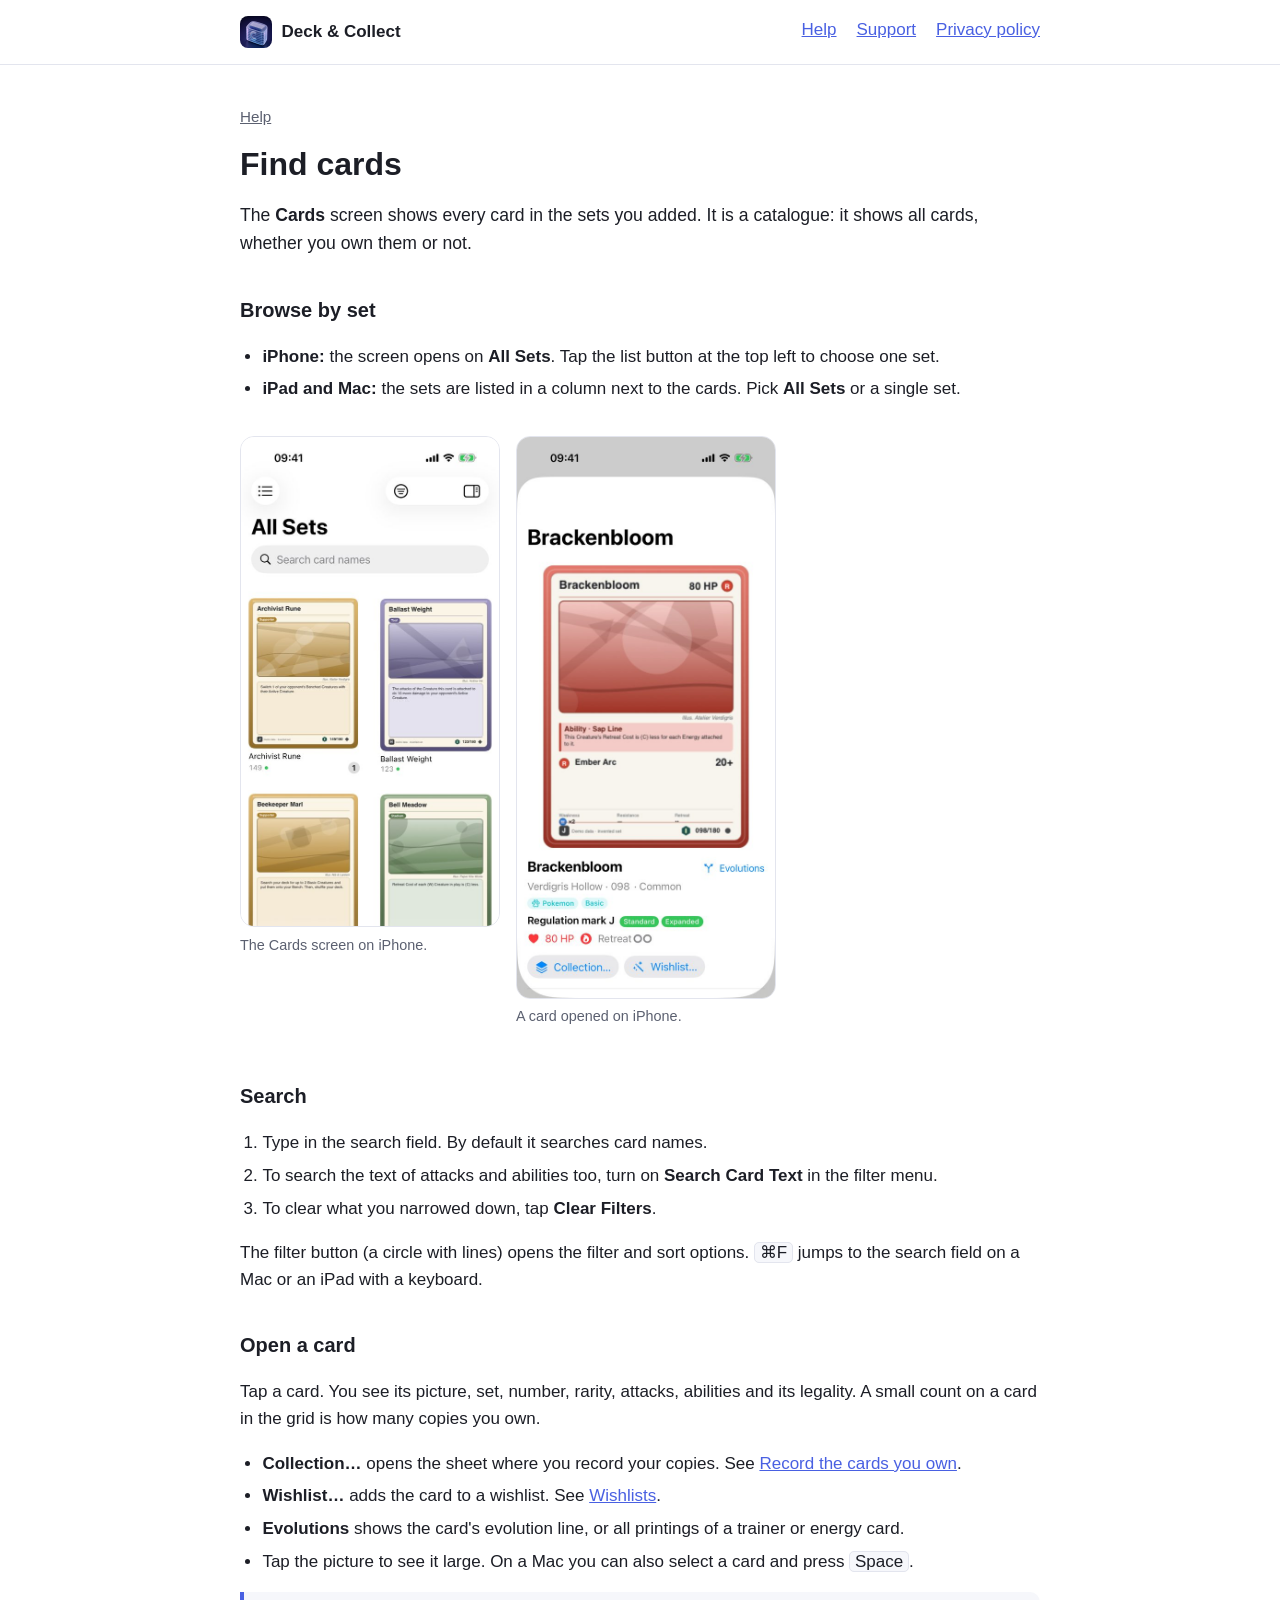
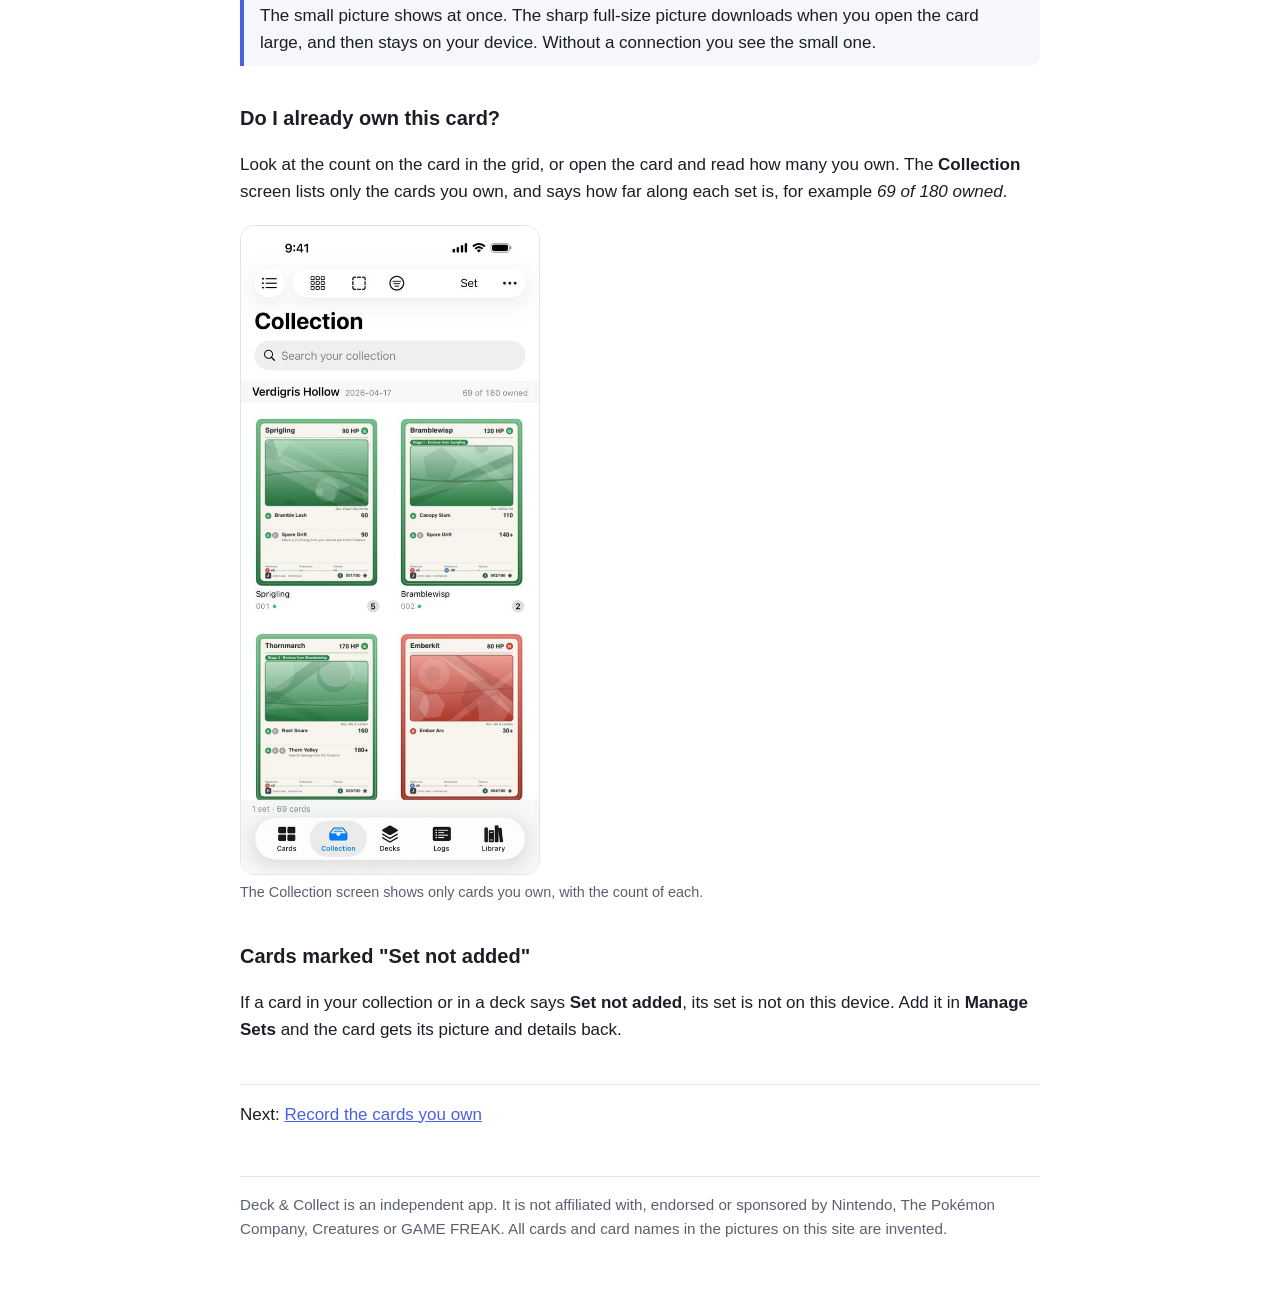
==== cards-and-search.html @ fd8ebc24 "Help pages: a start page and ten pages on using the app, with pictures from the invented demo set" ====
<!doctype html>
<html lang="en">
<head>
<meta charset="utf-8">
<meta name="viewport" content="width=device-width, initial-scale=1">
<title>Find cards · Deck &amp; Collect help</title>
<meta name="description" content="Browse sets, search by card name or card text and open a card in Deck & Collect.">
<link rel="icon" type="image/png" href="favicon.png">
<link rel="apple-touch-icon" href="apple-touch-icon.png">
<link rel="stylesheet" href="style.css">
</head>
<body>
<header class="site"><div>
  <a class="brand" href="./"><img src="logo.png" alt="" width="32" height="32">Deck &amp; Collect</a>
  <a href="index.html">Help</a>
  <a href="support.html">Support</a>
  <a href="privacy.html">Privacy policy</a>
</div></header>
<main class="help">
<nav class="crumb"><a href="index.html">Help</a></nav>
<h1>Find cards</h1>

<p class="lead">The <strong>Cards</strong> screen shows every card in the sets you added. It is a catalogue: it shows all cards, whether you own them or not.</p>

<h2>Browse by set</h2>
<ul>
  <li><strong>iPhone:</strong> the screen opens on <strong>All Sets</strong>. Tap the list button at the top left to choose one set.</li>
  <li><strong>iPad and Mac:</strong> the sets are listed in a column next to the cards. Pick <strong>All Sets</strong> or a single set.</li>
</ul>
<div class="pair">
<figure class="phone"><img src="img/cards-grid.jpg" alt="The Cards screen on iPhone, showing All Sets, a search field and a grid of cards." loading="lazy"><figcaption>The Cards screen on iPhone.</figcaption></figure>
<figure class="phone"><img src="img/card-details.jpg" alt="The details of one card on iPhone: the card picture, its set and number, its rules and the buttons Collection and Wishlist." loading="lazy"><figcaption>A card opened on iPhone.</figcaption></figure>
</div>


<h2>Search</h2>
<ol>
  <li>Type in the search field. By default it searches card names.</li>
  <li>To search the text of attacks and abilities too, turn on <strong>Search Card Text</strong> in the filter menu.</li>
  <li>To clear what you narrowed down, tap <strong>Clear Filters</strong>.</li>
</ol>
<p>The filter button (a circle with lines) opens the filter and sort options. <kbd>⌘F</kbd> jumps to the search field on a Mac or an iPad with a keyboard.</p>

<h2>Open a card</h2>
<p>Tap a card. You see its picture, set, number, rarity, attacks, abilities and its legality. A small count on a card in the grid is how many copies you own.</p>
<ul>
  <li><strong>Collection…</strong> opens the sheet where you record your copies. See <a href="your-collection.html">Record the cards you own</a>.</li>
  <li><strong>Wishlist…</strong> adds the card to a wishlist. See <a href="wishlists.html">Wishlists</a>.</li>
  <li><strong>Evolutions</strong> shows the card's evolution line, or all printings of a trainer or energy card.</li>
  <li>Tap the picture to see it large. On a Mac you can also select a card and press <kbd>Space</kbd>.</li>
</ul>
<div class="note">The small picture shows at once. The sharp full-size picture downloads when you open the card large, and then stays on your device. Without a connection you see the small one.</div>

<h2>Do I already own this card?</h2>
<p>Look at the count on the card in the grid, or open the card and read how many you own. The <strong>Collection</strong> screen lists only the cards you own, and says how far along each set is, for example <em>69 of 180 owned</em>.</p>
<figure class="phone"><img src="img/collection-grid.jpg" alt="The Collection screen on iPhone in grid view, with the heading Verdigris Hollow, 69 of 180 owned, and cards with their owned counts." loading="lazy"><figcaption>The Collection screen shows only cards you own, with the count of each.</figcaption></figure>


<h2>Cards marked "Set not added"</h2>
<p>If a card in your collection or in a deck says <strong>Set not added</strong>, its set is not on this device. Add it in <strong>Manage Sets</strong> and the card gets its picture and details back.</p>
<p class="steps-next">Next: <a href="your-collection.html">Record the cards you own</a></p>
<footer>
  Deck &amp; Collect is an independent app. It is not affiliated with, endorsed or sponsored by Nintendo, The Pokémon Company, Creatures or GAME FREAK. All cards and card names in the pictures on this site are invented.
</footer>
</main>
</body>
</html>
---- style.css ----
:root {
  --bg: #ffffff; --fg: #1c1e26; --muted: #5b6070; --line: #e3e5ee;
  --accent: #4960e2; --card: #f6f7fb;
}
@media (prefers-color-scheme: dark) {
  :root { --bg: #14151c; --fg: #ecedf3; --muted: #a3a8b8; --line: #2b2e3b; --accent: #8fa6f7; --card: #1c1e28; }
}
* { box-sizing: border-box; }
body {
  margin: 0; background: var(--bg); color: var(--fg);
  font: 17px/1.6 -apple-system, BlinkMacSystemFont, "Segoe UI", Roboto, Helvetica, Arial, sans-serif;
}
main { max-width: 44rem; margin: 0 auto; padding: 2rem 1rem 4rem; }
header.site { border-bottom: 1px solid var(--line); }
header.site div { max-width: 44rem; margin: 0 auto; padding: 1rem; display: flex; gap: 1.25rem; flex-wrap: wrap; align-items: baseline; }
header.site a.brand { font-weight: 700; color: var(--fg); text-decoration: none; margin-right: auto; display: inline-flex; align-items: center; gap: 0.6rem; align-self: center; }
header.site a.brand img { border-radius: 8px; display: block; }
img.hero { border-radius: 28px; display: block; margin-top: 1rem; }
a { color: var(--accent); }
h1 { font-size: 2rem; line-height: 1.2; margin: 1rem 0 0.5rem; }
h2 { font-size: 1.25rem; margin: 2.25rem 0 0.5rem; }
p.lead { font-size: 1.1rem; }
p.muted, footer { color: var(--muted); font-size: 0.95rem; }
table { border-collapse: collapse; width: 100%; display: block; overflow-x: auto; }
th, td { text-align: left; vertical-align: top; padding: 0.5rem 0.75rem 0.5rem 0; border-bottom: 1px solid var(--line); }
.cards { display: grid; gap: 1rem; grid-template-columns: repeat(auto-fit, minmax(14rem, 1fr)); margin-top: 1.5rem; }
.cards a { display: block; padding: 1rem; border: 1px solid var(--line); border-radius: 12px; background: var(--card); text-decoration: none; color: var(--fg); }
.cards a strong { color: var(--accent); display: block; }
footer { border-top: 1px solid var(--line); margin-top: 3rem; padding-top: 1rem; }

/* Help pages */
header.site div { max-width: 52rem; }
main.help { max-width: 52rem; }
nav.crumb { font-size: 0.95rem; color: var(--muted); margin-top: 0.5rem; }
nav.crumb a { color: var(--muted); }
ol, ul { padding-left: 1.4rem; }
li { margin: 0.35rem 0; }
figure { margin: 1.25rem 0; }
figure img { max-width: 100%; height: auto; border: 1px solid var(--line); border-radius: 14px; display: block; }
figure.phone img { max-width: 300px; }
figure.tablet img { max-width: 100%; }
figcaption { color: var(--muted); font-size: 0.9rem; margin-top: 0.4rem; }
.pair { display: flex; gap: 1rem; flex-wrap: wrap; align-items: flex-start; }
.pair figure { margin: 1rem 0; flex: 0 1 auto; }
.pair figure.phone { flex: 0 1 260px; }
.pair figure.phone img { max-width: 100%; }
.note, .device { border-left: 4px solid var(--accent); background: var(--card); padding: 0.6rem 1rem; border-radius: 0 10px 10px 0; margin: 1rem 0; }
.device strong:first-child { color: var(--accent); }
.steps-next { margin-top: 2.5rem; padding-top: 1rem; border-top: 1px solid var(--line); }
.toc { counter-reset: t; list-style: none; padding: 0; }
.toc li { counter-increment: t; border: 1px solid var(--line); border-radius: 12px; background: var(--card); margin: 0.6rem 0; }
.toc a { display: block; padding: 0.8rem 1rem 0.8rem 3rem; text-decoration: none; color: var(--fg); position: relative; }
.toc a::before { content: counter(t); position: absolute; left: 1rem; color: var(--accent); font-weight: 700; }
.toc a strong { color: var(--accent); display: block; }
kbd { font: inherit; border: 1px solid var(--line); border-radius: 5px; padding: 0 0.3rem; background: var(--card); }
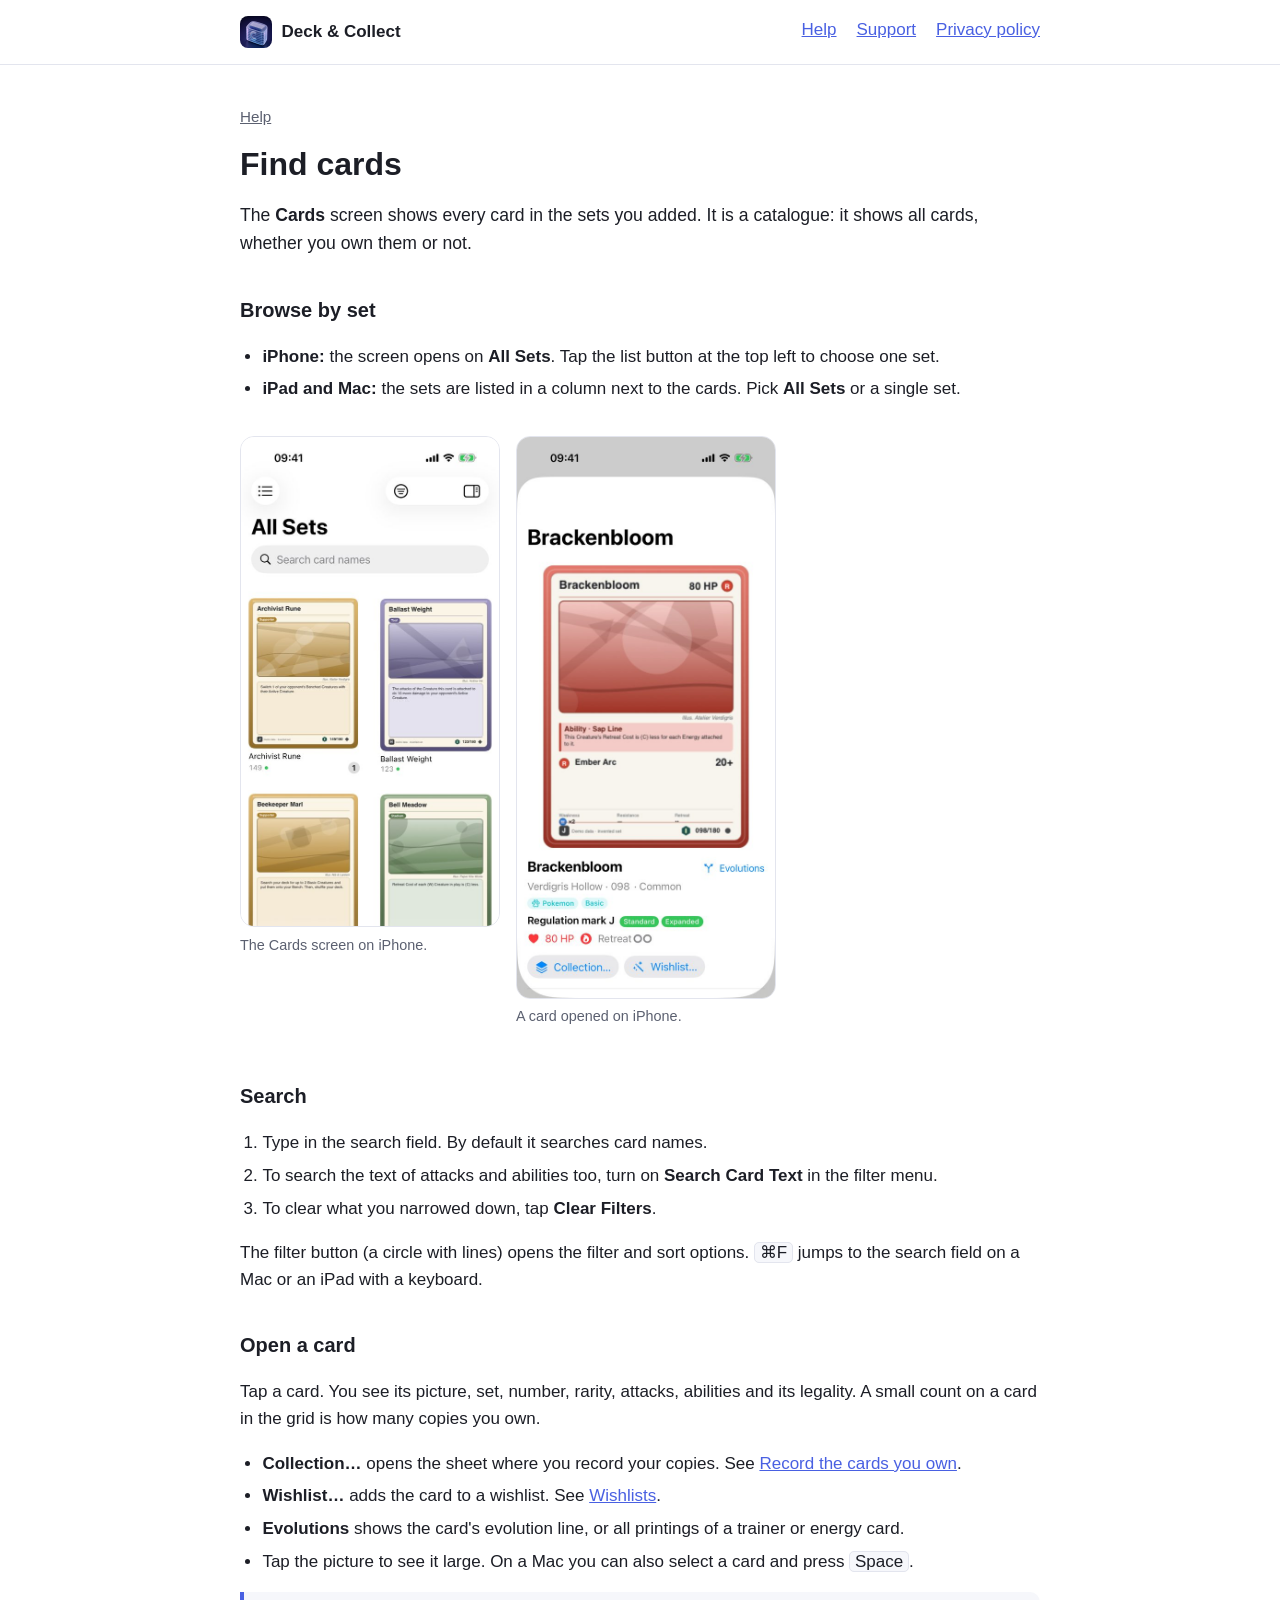
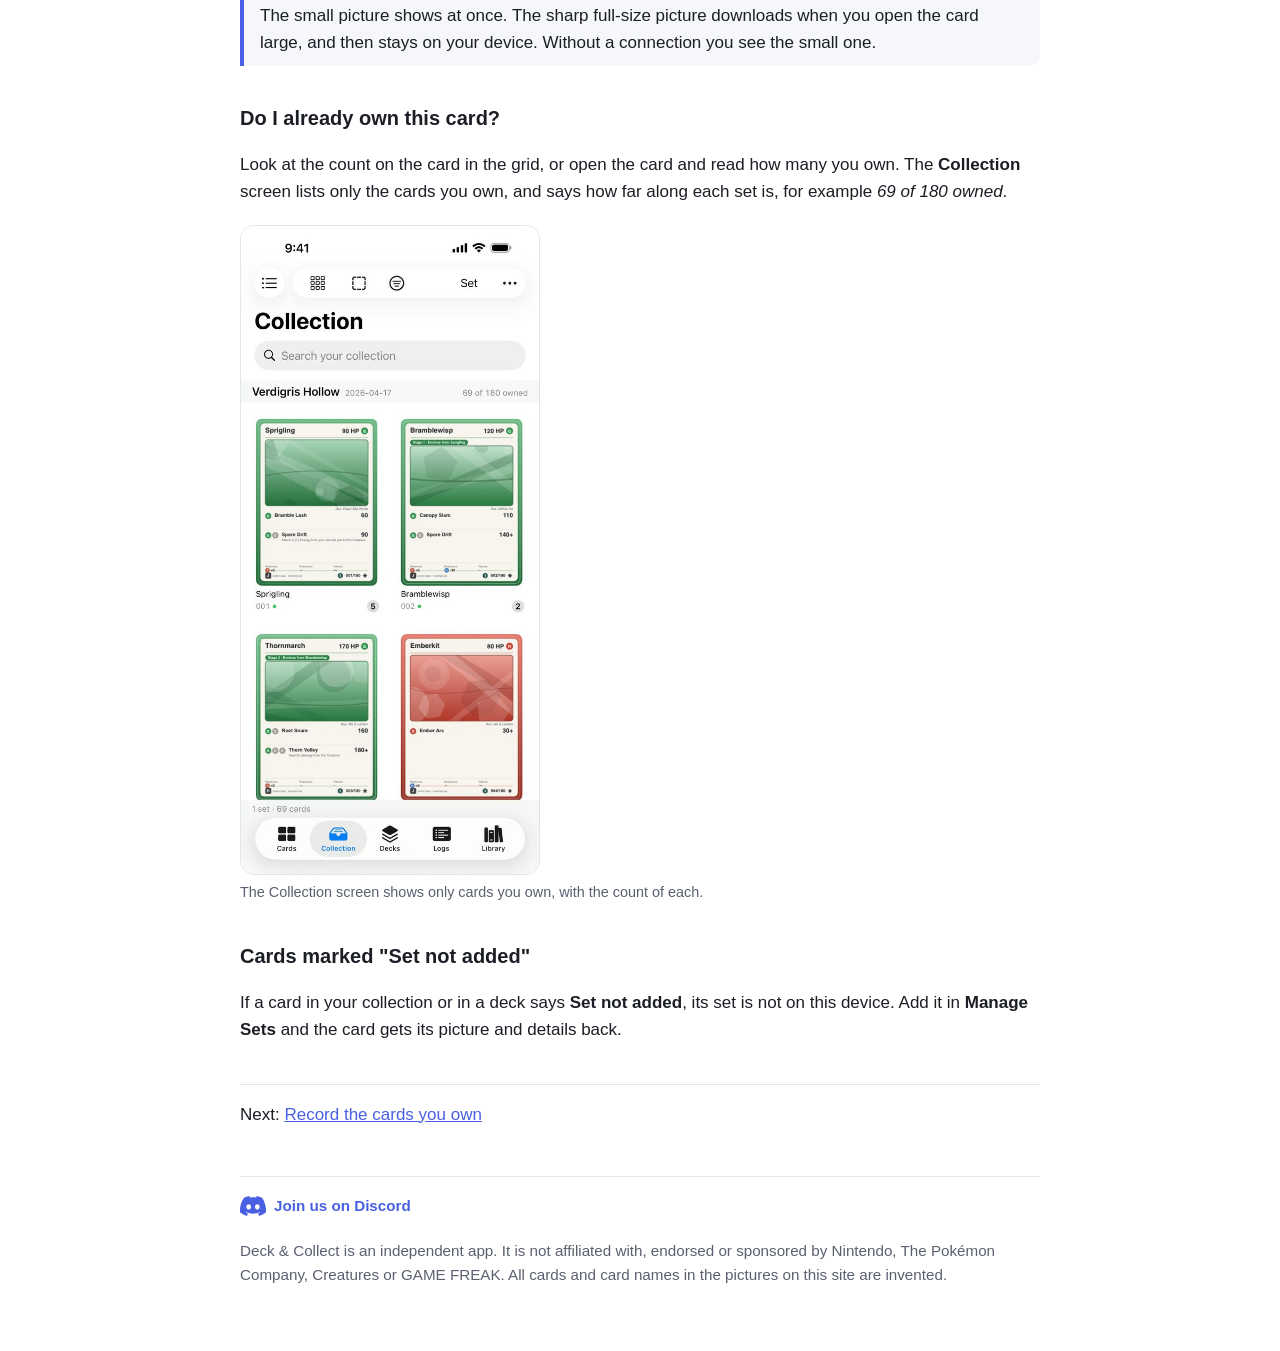
==== commit 84a017a0: "Every page's footer links to the Discord, with its icon Co-Authored-By: Claude Fable 5.2 <noreply@an" ====
--- a/cards-and-search.html
+++ b/cards-and-search.html
@@ -60,6 +60,7 @@
 <p>If a card in your collection or in a deck says <strong>Set not added</strong>, its set is not on this device. Add it in <strong>Manage Sets</strong> and the card gets its picture and details back.</p>
 <p class="steps-next">Next: <a href="your-collection.html">Record the cards you own</a></p>
 <footer>
+  <p class="community" style="margin: 0 0 0.8rem;"><a href="https://discord.gg/d5BwXKEC8r" style="display: inline-flex; align-items: center; gap: 0.5rem; text-decoration: none; font-weight: 600;"><svg viewBox="0 0 24 24" width="26" height="26" fill="currentColor" role="img" aria-label="Discord"><path d="M20.317 4.3698a19.7913 19.7913 0 00-4.8851-1.5152.0741.0741 0 00-.0785.0371c-.211.3753-.4447.8648-.6083 1.2495-1.8447-.2762-3.68-.2762-5.4868 0-.1636-.3933-.4058-.8742-.6177-1.2495a.077.077 0 00-.0785-.037 19.7363 19.7363 0 00-4.8852 1.515.0699.0699 0 00-.0321.0277C.5334 9.0458-.319 13.5799.0992 18.0578a.0824.0824 0 00.0312.0561c2.0528 1.5076 4.0413 2.4228 5.9929 3.0294a.0777.0777 0 00.0842-.0276c.4616-.6304.8731-1.2952 1.226-1.9942a.076.076 0 00-.0416-.1057c-.6528-.2476-1.2743-.5495-1.8722-.8923a.077.077 0 01-.0076-.1277c.1258-.0943.2517-.1923.3718-.2914a.0743.0743 0 01.0776-.0105c3.9278 1.7933 8.18 1.7933 12.0614 0a.0739.0739 0 01.0785.0095c.1202.099.246.1981.3728.2924a.077.077 0 01-.0066.1276 12.2986 12.2986 0 01-1.873.8914.0766.0766 0 00-.0407.1067c.3604.698.7719 1.3628 1.225 1.9932a.076.076 0 00.0842.0286c1.961-.6067 3.9495-1.5219 6.0023-3.0294a.077.077 0 00.0313-.0552c.5004-5.177-.8382-9.6739-3.5485-13.6604a.061.061 0 00-.0312-.0286zM8.02 15.3312c-1.1825 0-2.1569-1.0857-2.1569-2.419 0-1.3332.9555-2.4189 2.157-2.4189 1.2108 0 2.1757 1.0952 2.1568 2.419 0 1.3332-.9555 2.4189-2.1569 2.4189zm7.9748 0c-1.1825 0-2.1569-1.0857-2.1569-2.419 0-1.3332.9554-2.4189 2.1569-2.4189 1.2108 0 2.1757 1.0952 2.1568 2.419 0 1.3332-.946 2.4189-2.1568 2.4189Z"/></svg>Join us on Discord</a></p>
   Deck &amp; Collect is an independent app. It is not affiliated with, endorsed or sponsored by Nintendo, The Pokémon Company, Creatures or GAME FREAK. All cards and card names in the pictures on this site are invented.
 </footer>
 </main>
--- a/style.css
+++ b/style.css
@@ -53,3 +53,9 @@
 .toc a::before { content: counter(t); position: absolute; left: 1rem; color: var(--accent); font-weight: 700; }
 .toc a strong { color: var(--accent); display: block; }
 kbd { font: inherit; border: 1px solid var(--line); border-radius: 5px; padding: 0 0.3rem; background: var(--card); }
+
+.platforms { list-style: none; padding: 0; margin: 1rem 0 1.25rem; display: flex; flex-wrap: wrap; gap: 0.6rem; }
+.platforms li { display: flex; align-items: center; gap: 0.6rem; border: 1px solid var(--line); border-radius: 12px; background: var(--card); padding: 0.55rem 0.9rem 0.55rem 0.7rem; }
+.platforms svg { width: 30px; height: 30px; flex: none; color: var(--accent); }
+.platforms span { color: var(--muted); font-size: 0.85rem; line-height: 1.25; }
+.platforms strong { display: block; color: var(--fg); font-size: 1rem; }
